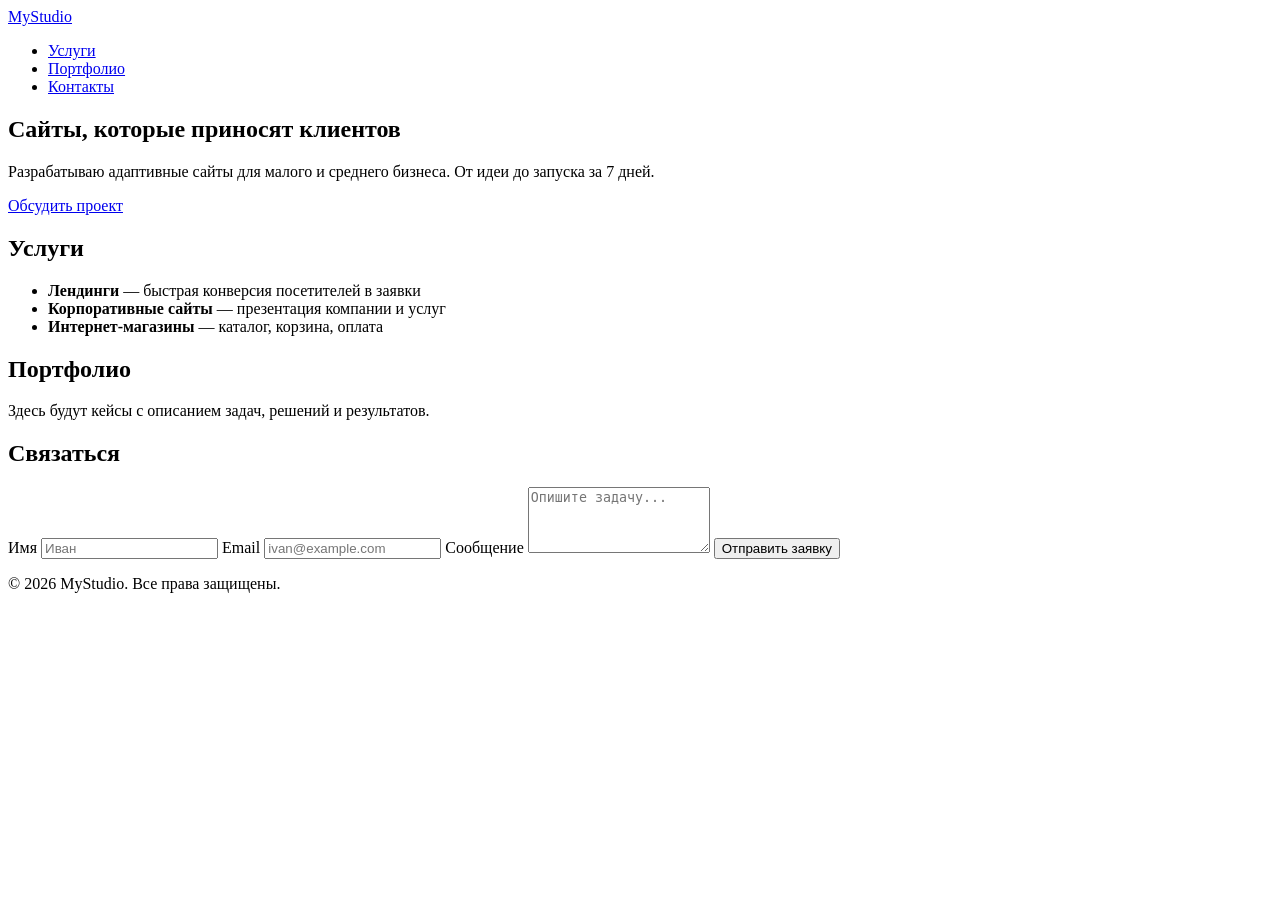
==== тренька/index.html @ 8511770a "HTML файл скелет" ====
﻿<!DOCTYPE html>
<html lang="ru">
<head>
    <meta charset="UTF-8">
    <meta name="viewport" content="width=device-width, initial-scale=1.0">
    <meta name="description" content="Создание современных сайтов под ключ: лендинги, корпоративные порталы, интернет-магазины. Адаптивно, быстро, с SEO-базой.">
    <title>Веб-студия | Создание сайтов под ключ</title>
</head>
<body>
    <header>
        <div class="container">
            <a href="/" class="logo">MyStudio</a>
            <nav>
                <ul>
                    <li><a href="#services">Услуги</a></li>
                    <li><a href="#portfolio">Портфолио</a></li>
                    <li><a href="#contact">Контакты</a></li>
                </ul>
            </nav>
        </div>
    </header>

    <main>
        <section id="hero">
            <div class="container">
                <h1>Сайты, которые приносят клиентов</h1>
                <p>Разрабатываю адаптивные сайты для малого и среднего бизнеса. От идеи до запуска за 7 дней.</p>
                <a href="#contact" class="btn">Обсудить проект</a>
            </div>
        </section>

        <section id="services">
            <div class="container">
                <h2>Услуги</h2>
                <ul>
                    <li><strong>Лендинги</strong> — быстрая конверсия посетителей в заявки</li>
                    <li><strong>Корпоративные сайты</strong> — презентация компании и услуг</li>
                    <li><strong>Интернет-магазины</strong> — каталог, корзина, оплата</li>
                </ul>
            </div>
        </section>

        <section id="portfolio">
            <div class="container">
                <h2>Портфолио</h2>
                <p>Здесь будут кейсы с описанием задач, решений и результатов.</p>
            </div>
        </section>

        <section id="contact">
            <div class="container">
                <h2>Связаться</h2>
                <form action="#" method="POST">
                    <label for="name">Имя</label>
                    <input type="text" id="name" name="name" required placeholder="Иван">

                    <label for="email">Email</label>
                    <input type="email" id="email" name="email" required placeholder="ivan@example.com">

                    <label for="message">Сообщение</label>
                    <textarea id="message" name="message" rows="4" required placeholder="Опишите задачу..."></textarea>

                    <button type="submit" class="btn">Отправить заявку</button>
                </form>
            </div>
        </section>
    </main>

    <footer>
        <div class="container">
            <p>© <span id="year"></span> MyStudio. Все права защищены.</p>
        </div>
    </footer>

    <script>
        // Простой скрипт для автоматического года в футере
        document.getElementById('year').textContent = new Date().getFullYear();
    </script>
</body>
</html>
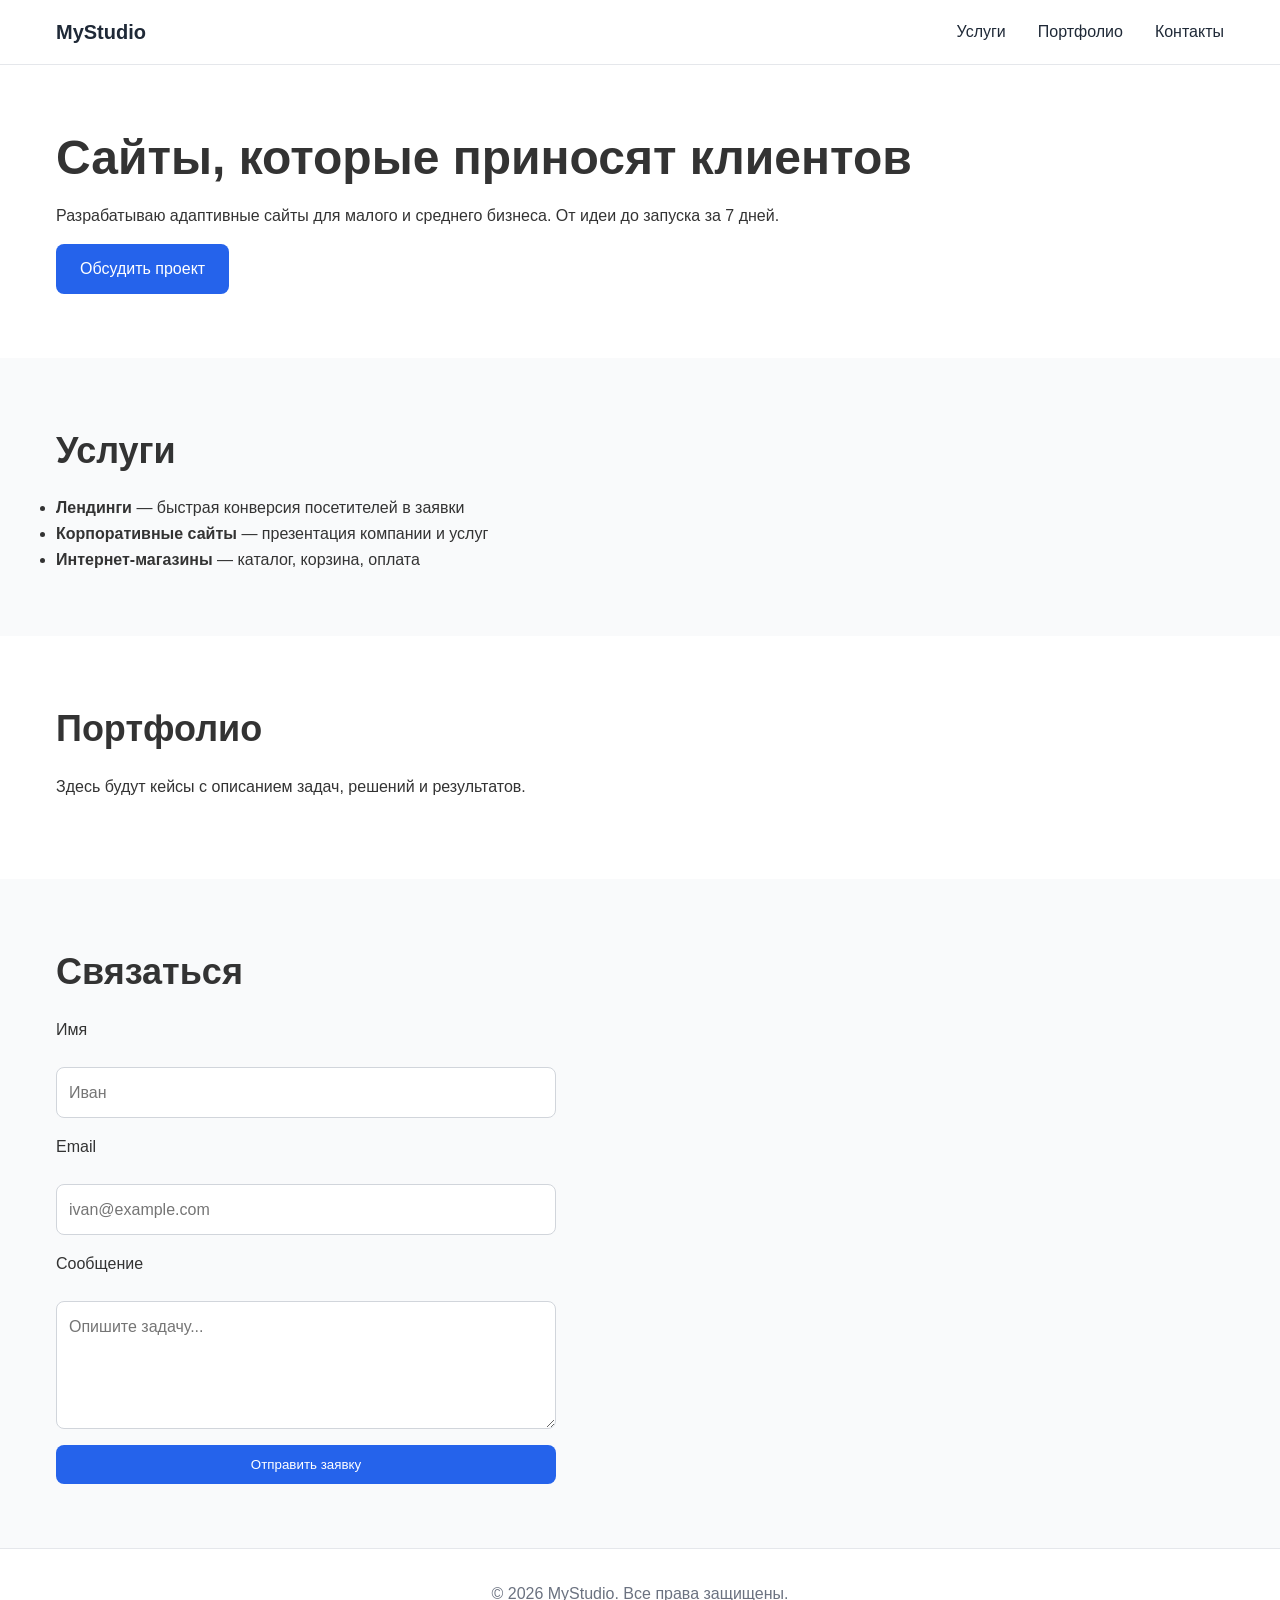
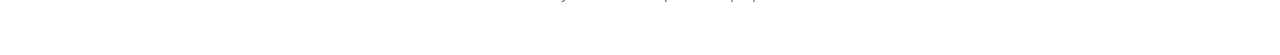
==== commit c15cb15e: "Добавлен файл CSS" ====
--- a/тренька/index.html
+++ b/тренька/index.html
@@ -5,6 +5,7 @@
     <meta name="viewport" content="width=device-width, initial-scale=1.0">
     <meta name="description" content="Создание современных сайтов под ключ: лендинги, корпоративные порталы, интернет-магазины. Адаптивно, быстро, с SEO-базой.">
     <title>Веб-студия | Создание сайтов под ключ</title>
+    <link rel="stylesheet" href="style.css">
 </head>
 <body>
     <header>
--- a/тренька/style.css
+++ b/тренька/style.css
@@ -0,0 +1,170 @@
+/* === 1. Сброс и база === */
+*, *::before, *::after {
+    box-sizing: border-box;
+    margin: 0;
+    padding: 0;
+}
+
+body {
+    font-family: -apple-system, BlinkMacSystemFont, 'Segoe UI', Roboto, sans-serif;
+    line-height: 1.6;
+    color: #333;
+    background: #fff;
+}
+
+img {
+    max-width: 100%;
+    display: block;
+}
+
+/* === 2. CSS-переменные (легко менять цвета) === */
+:root {
+    --color-primary: #2563eb; /* Синий акцент */
+    --color-primary-hover: #1d4ed8;
+    --color-text: #1f2937;
+    --color-bg: #ffffff;
+    --color-bg-alt: #f9fafb;
+    --spacing-sm: 0.5rem;
+    --spacing-md: 1rem;
+    --spacing-lg: 2rem;
+    --spacing-xl: 4rem;
+    --container-width: 1200px;
+    --border-radius: 8px;
+}
+
+/* === 3. Контейнер (центрирует контент) === */
+.container {
+    width: 100%;
+    max-width: var(--container-width);
+    margin: 0 auto;
+    padding: 0 var(--spacing-md);
+}
+
+/* === 4. Типографика === */
+h1 {
+    font-size: clamp(1.75rem, 5vw, 3rem);
+    line-height: 1.2;
+    margin-bottom: var(--spacing-md);
+}
+
+h2 {
+    font-size: clamp(1.5rem, 4vw, 2.25rem);
+    margin-bottom: var(--spacing-md);
+}
+
+p {
+    margin-bottom: var(--spacing-md);
+}
+
+/* === 5. Кнопки === */
+.btn {
+    display: inline-block;
+    background: var(--color-primary);
+    color: #fff;
+    padding: 0.75rem 1.5rem;
+    border-radius: var(--border-radius);
+    text-decoration: none;
+    font-weight: 500;
+    border: none;
+    cursor: pointer;
+    transition: background 0.2s;
+}
+
+    .btn:hover {
+        background: var(--color-primary-hover);
+    }
+
+/* === 6. Секции === */
+section {
+    padding: var(--spacing-xl) 0;
+}
+
+    section:nth-child(even) {
+        background: var(--color-bg-alt);
+    }
+
+/* === 7. Хедер === */
+header {
+    padding: var(--spacing-md) 0;
+    border-bottom: 1px solid #e5e7eb;
+    position: sticky;
+    top: 0;
+    background: #fff;
+    z-index: 100;
+}
+
+    header .container {
+        display: flex;
+        justify-content: space-between;
+        align-items: center;
+    }
+
+.logo {
+    font-weight: 700;
+    font-size: 1.25rem;
+    text-decoration: none;
+    color: var(--color-text);
+}
+
+nav ul {
+    display: flex;
+    gap: var(--spacing-lg);
+    list-style: none;
+}
+
+nav a {
+    text-decoration: none;
+    color: var(--color-text);
+    font-weight: 500;
+}
+
+    nav a:hover {
+        color: var(--color-primary);
+    }
+
+/* === 8. Форма === */
+form {
+    display: grid;
+    gap: var(--spacing-md);
+    max-width: 500px;
+}
+
+label {
+    font-weight: 500;
+    display: block;
+    margin-bottom: var(--spacing-sm);
+}
+
+input, textarea {
+    width: 100%;
+    padding: 0.75rem;
+    border: 1px solid #d1d5db;
+    border-radius: var(--border-radius);
+    font: inherit;
+}
+
+    input:focus, textarea:focus {
+        outline: 2px solid var(--color-primary);
+        border-color: transparent;
+    }
+
+/* === 9. Футер === */
+footer {
+    padding: var(--spacing-lg) 0;
+    text-align: center;
+    border-top: 1px solid #e5e7eb;
+    color: #6b7280;
+}
+
+/* === 10. Адаптив (мобильные) === */
+@media (max-width: 768px) {
+    nav ul {
+        flex-direction: column;
+        gap: var(--spacing-sm);
+    }
+
+    header .container {
+        flex-direction: column;
+        gap: var(--spacing-md);
+    }
+}
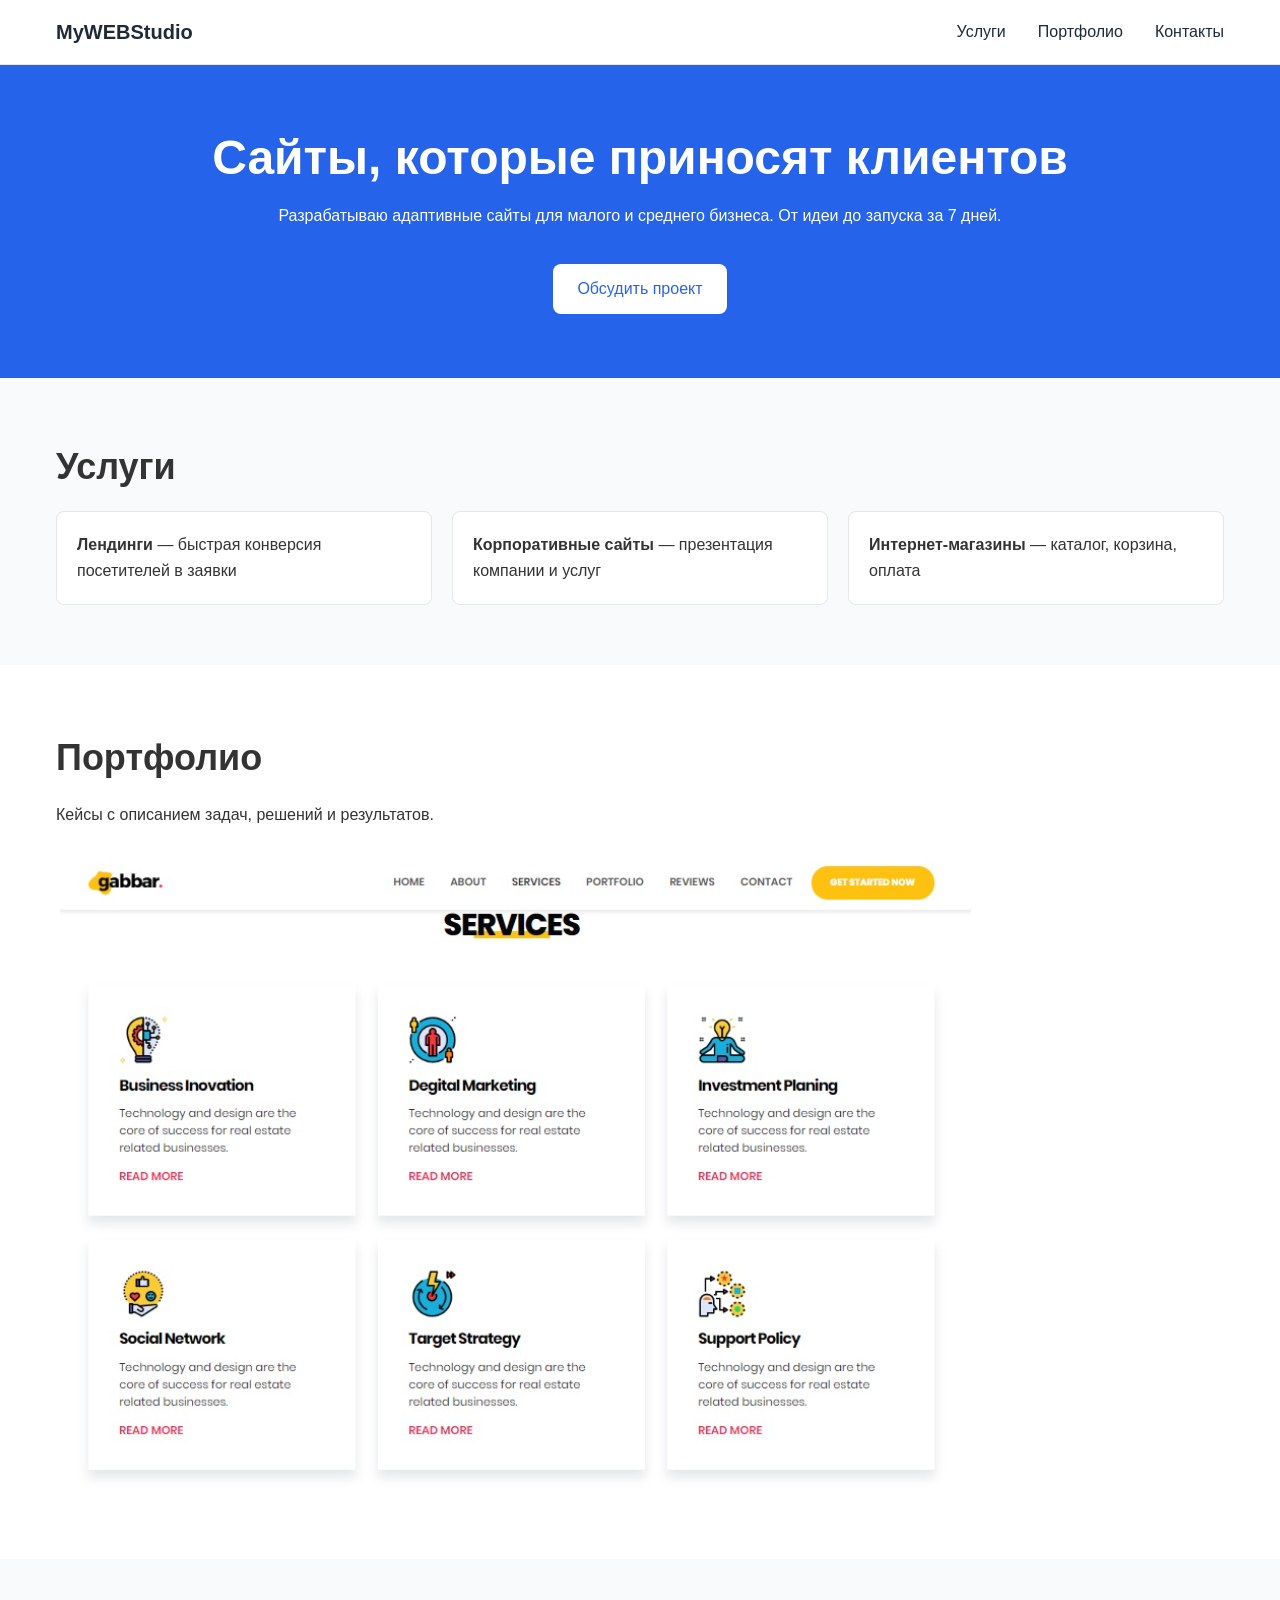
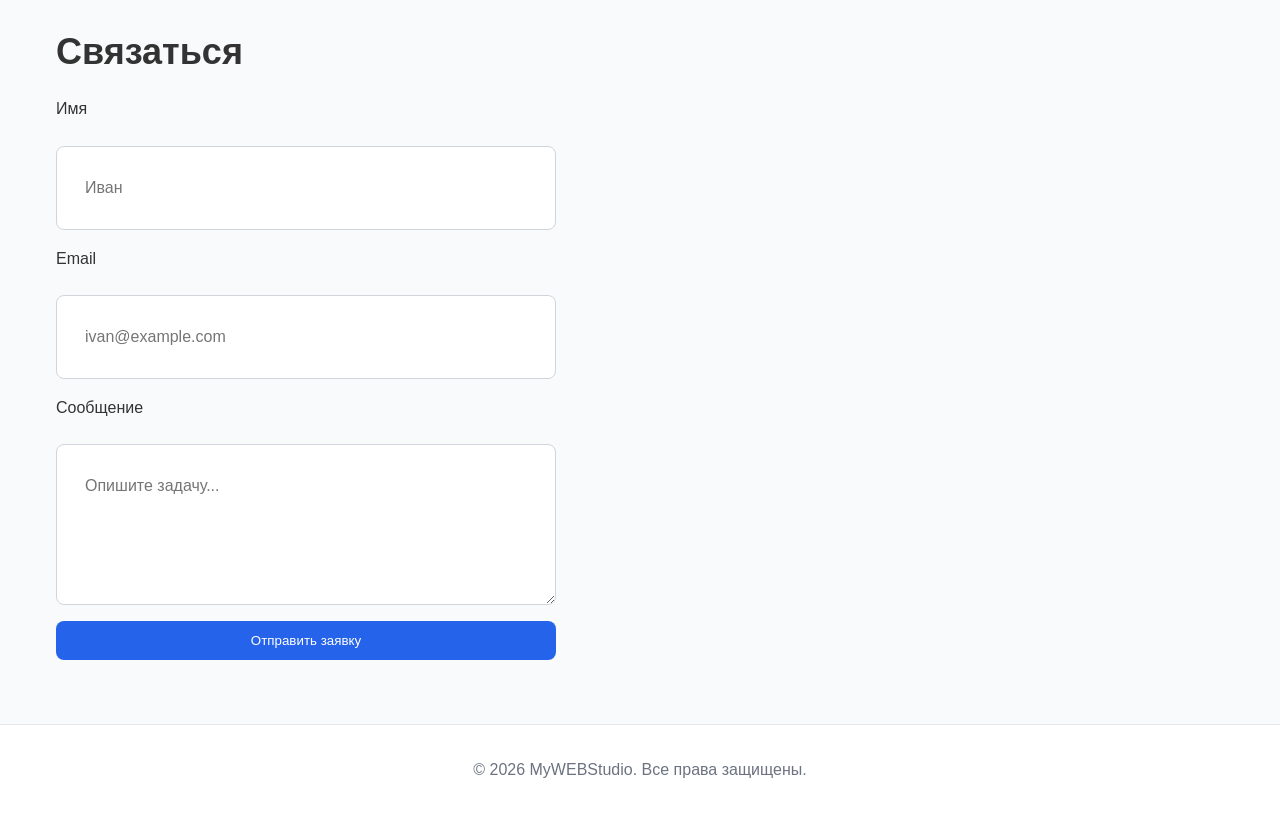
==== commit 5acfcd4a: "feat: styled hero section, services cards, added portfolio image" ====
--- a/тренька/index.html
+++ b/тренька/index.html
@@ -4,13 +4,13 @@
     <meta charset="UTF-8">
     <meta name="viewport" content="width=device-width, initial-scale=1.0">
     <meta name="description" content="Создание современных сайтов под ключ: лендинги, корпоративные порталы, интернет-магазины. Адаптивно, быстро, с SEO-базой.">
-    <title>Веб-студия | Создание сайтов под ключ</title>
+    <title>Разработка сайтов под ключ | Веб-студия Elena</title>
     <link rel="stylesheet" href="style.css">
 </head>
 <body>
     <header>
         <div class="container">
-            <a href="/" class="logo">MyStudio</a>
+            <a href="/" class="logo">MyWEBStudio</a>
             <nav>
                 <ul>
                     <li><a href="#services">Услуги</a></li>
@@ -44,7 +44,8 @@
         <section id="portfolio">
             <div class="container">
                 <h2>Портфолио</h2>
-                <p>Здесь будут кейсы с описанием задач, решений и результатов.</p>
+                <p>Кейсы с описанием задач, решений и результатов.</p>
+                <img src="img/img1.png" alt="Скрины моих сайтов">
             </div>
         </section>
 
@@ -69,7 +70,7 @@
 
     <footer>
         <div class="container">
-            <p>© <span id="year"></span> MyStudio. Все права защищены.</p>
+            <p>© <span id="year"></span> MyWEBStudio. Все права защищены.</p>
         </div>
     </footer>
 
--- a/тренька/style.css
+++ b/тренька/style.css
@@ -82,6 +82,18 @@
     section:nth-child(even) {
         background: var(--color-bg-alt);
     }
+#hero{
+    background-color: var(--color-primary);  /*задаем цвет фона */
+    color: #fff; /*задаем цвет текста*/
+    text-align: center;
+    padding: 100 px 0;
+}
+
+#hero .btn{
+ background-color: #fff;
+ color: var(--color-primary);
+ margin-top: 20px;
+} 
 
 /* === 7. Хедер === */
 header {
@@ -137,7 +149,7 @@
 
 input, textarea {
     width: 100%;
-    padding: 0.75rem;
+    padding: 1.75rem;
     border: 1px solid #d1d5db;
     border-radius: var(--border-radius);
     font: inherit;
@@ -168,3 +180,27 @@
         gap: var(--spacing-md);
     }
 }
+
+#services {
+    padding: 60px 20px; /* 60px сверху/снизу, 20px слева/справа */
+}
+
+#services ul{
+    display: flex;
+    gap: 20px;
+    list-style: none;
+    padding: 0;
+}
+#services li{
+    background: #fff;
+    border: 1px solid #e5e7eb;
+    padding: 20px;
+    border-radius: 8px;
+    flex: 1;
+    transition: box-shadow 0.3s;
+}
+
+#services li:hover {
+    box-shadow: 0 4px 12 px rgba(0,0,0,0.1);
+    border-color: var(--color-primary);
+}
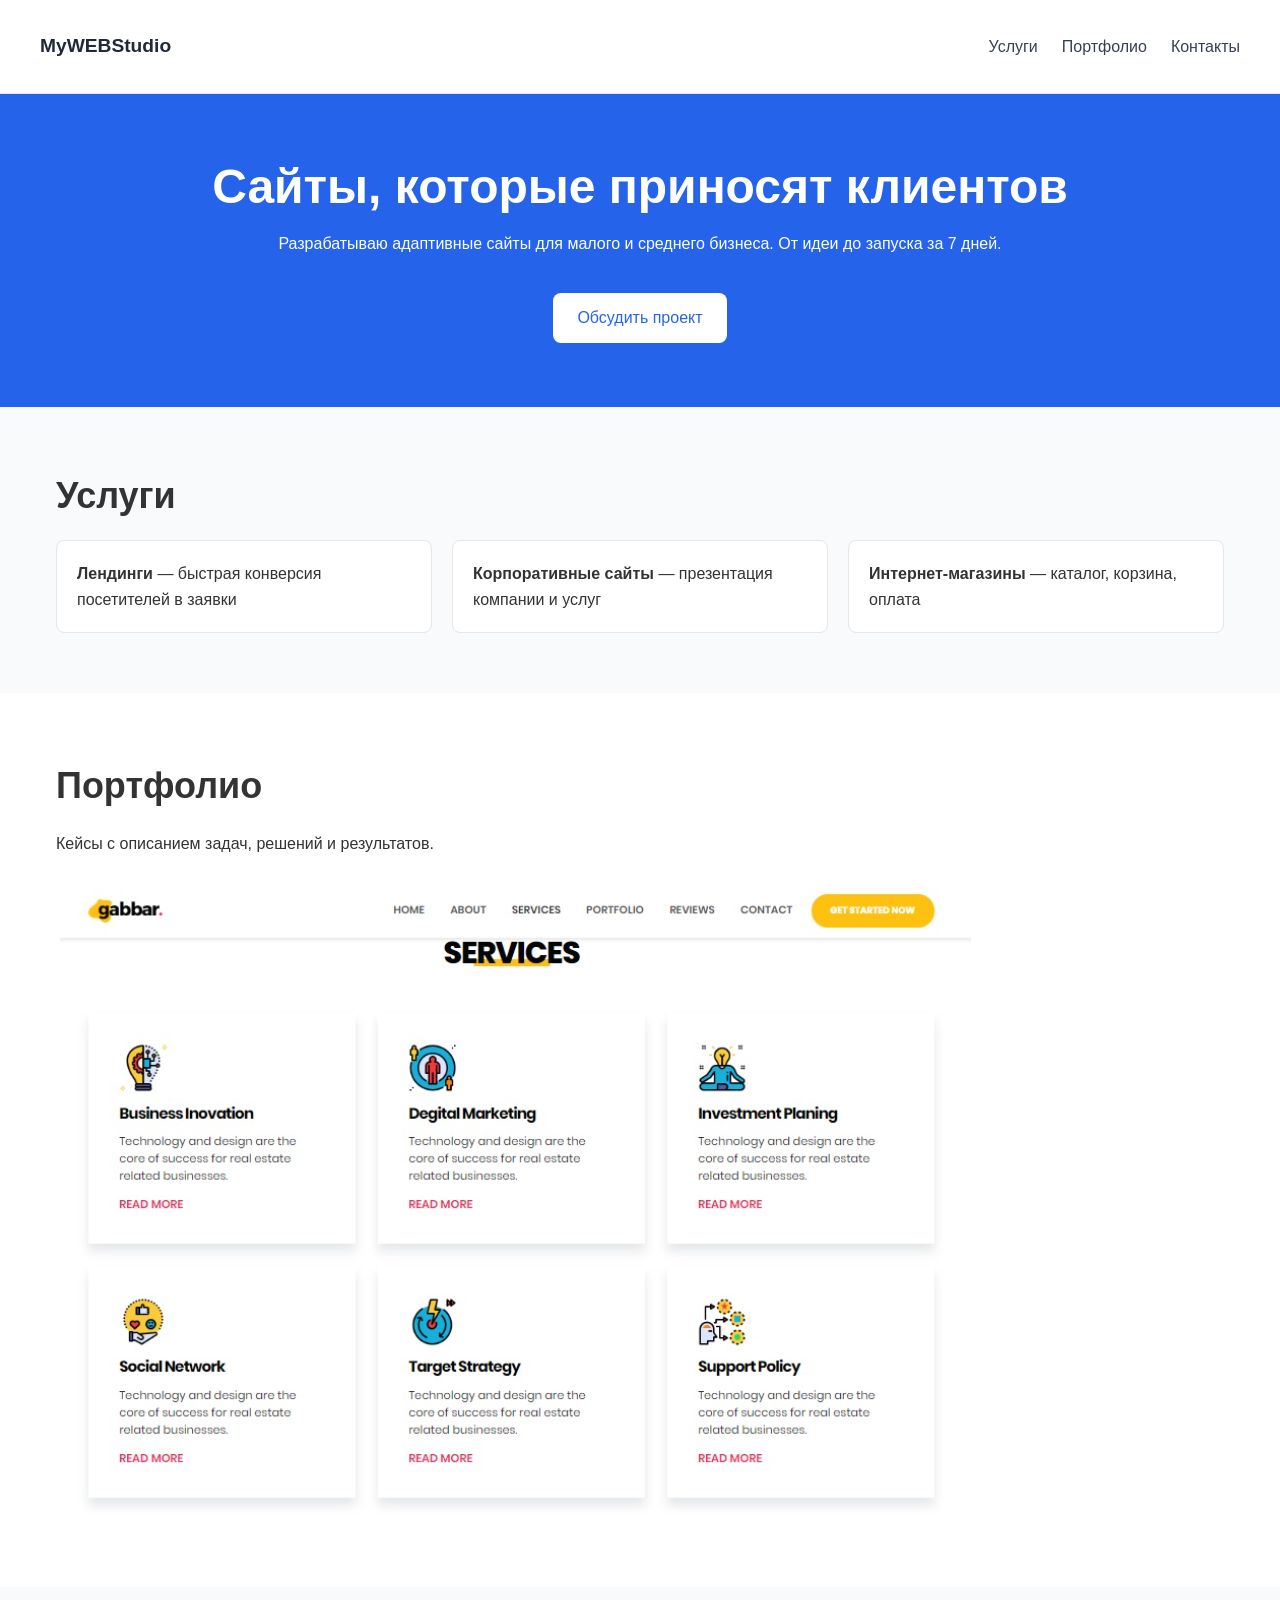
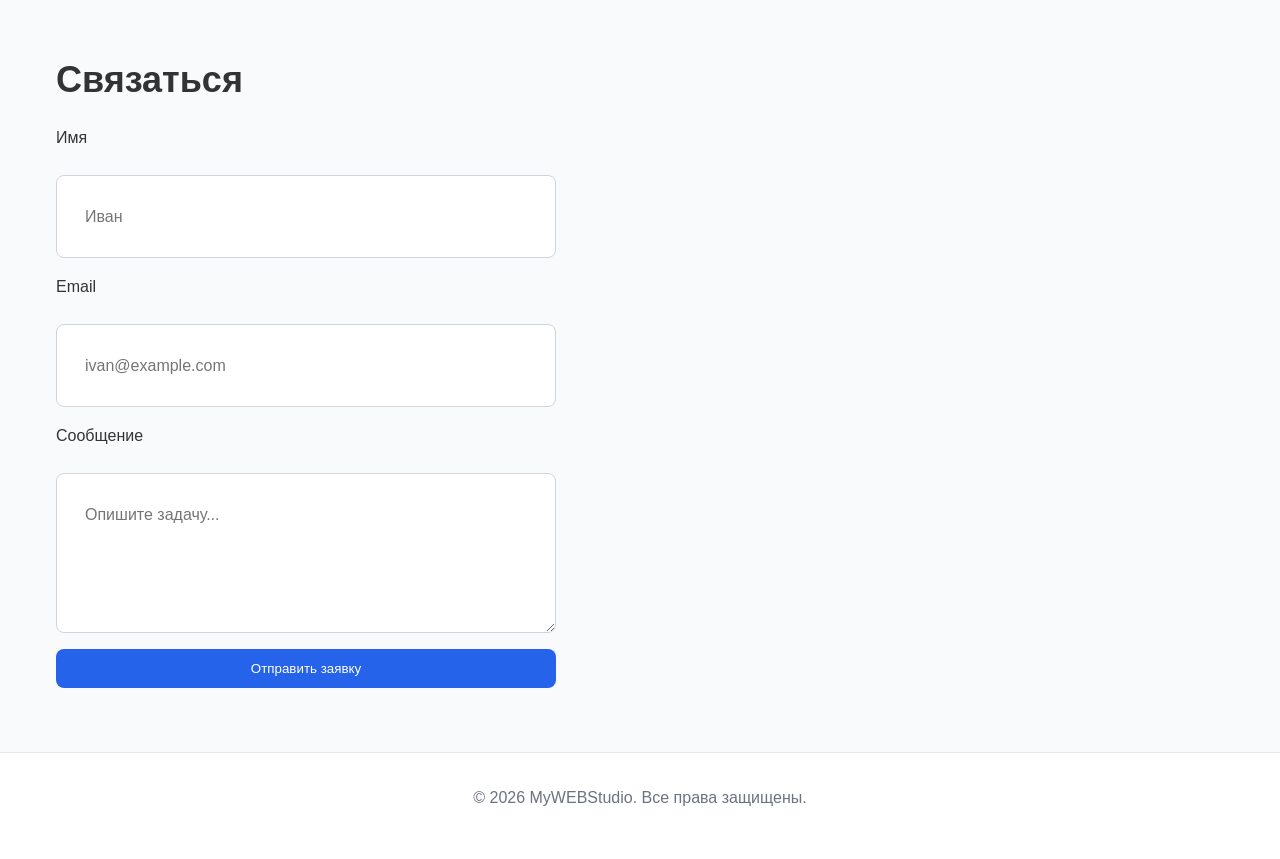
==== commit 2c3bdf6b: "добавлена адаптивность для разных устройств" ====
--- a/тренька/index.html
+++ b/тренька/index.html
@@ -8,10 +8,15 @@
     <link rel="stylesheet" href="style.css">
 </head>
 <body>
-    <header>
-        <div class="container">
+    <header class="site-header">
+        <div class="container header-flex">
             <a href="/" class="logo">MyWEBStudio</a>
-            <nav>
+            <button class="burger-btn" aria-label="Открыть меню">
+                <span></span>
+                <span></span>
+                <span></span>
+            </button>
+            <nav class="main-nav">
                 <ul>
                     <li><a href="#services">Услуги</a></li>
                     <li><a href="#portfolio">Портфолио</a></li>
@@ -74,9 +79,32 @@
         </div>
     </footer>
 
-    <script>
-        // Простой скрипт для автоматического года в футере
-        document.getElementById('year').textContent = new Date().getFullYear();
+     <script>
+        document.addEventListener('DOMContentLoaded', () => {
+            // 1. Год в футере
+            const yearSpan = document.getElementById('year');
+            if (yearSpan) {
+                yearSpan.textContent = new Date().getFullYear();
+            }
+
+            // 2. Мобильное меню (бургер)
+            const burger = document.querySelector('.burger-btn');
+            const nav = document.querySelector('.main-nav');
+
+            if (burger && nav) {
+                burger.addEventListener('click', () => {
+                    nav.classList.toggle('open');
+                });
+
+                // Закрывать меню при клике на ссылку
+                const navLinks = nav.querySelectorAll('a');
+                navLinks.forEach(link => {
+                    link.addEventListener('click', () => {
+                        nav.classList.remove('open');
+                    });
+                });
+            }
+        });
     </script>
 </body>
 </html>
--- a/тренька/style.css
+++ b/тренька/style.css
@@ -168,19 +168,6 @@
     color: #6b7280;
 }
 
-/* === 10. Адаптив (мобильные) === */
-@media (max-width: 768px) {
-    nav ul {
-        flex-direction: column;
-        gap: var(--spacing-sm);
-    }
-
-    header .container {
-        flex-direction: column;
-        gap: var(--spacing-md);
-    }
-}
-
 #services {
     padding: 60px 20px; /* 60px сверху/снизу, 20px слева/справа */
 }
@@ -204,3 +191,104 @@
     box-shadow: 0 4px 12 px rgba(0,0,0,0.1);
     border-color: var(--color-primary);
 }
+.header-inner{
+    display: flex;
+    justify-content: space-between;
+    align-items: center;
+}
+.burger{
+    display: none;
+    background: none;
+    border: none;
+    cursor: pointer;
+    padding: 10px;
+}
+.burger span{
+    display: block;
+    width: 25px;
+    height: 3px;
+    background: var(--color-text);
+    margin: 5px 0;
+    transition: 0.3s;
+}
+/* === БАЗОВЫЕ ОТСТУПЫ (чтобы ничего не ехало) === */
+* { box-sizing: border-box; }
+
+/* === ШАПКА === */
+.site-header {
+    background: #fff;
+    border-bottom: 1px solid #e5e7eb;
+    position: sticky;
+    top: 0;
+    z-index: 100;
+}
+.header-flex {
+    display: flex;
+    justify-content: space-between;
+    align-items: center;
+    padding: 15px 0;
+}
+.logo { font-weight: 700; font-size: 1.2rem; text-decoration: none; color: #1f2937; }
+
+/* === МЕНЮ (Десктоп) === */
+.main-nav ul {
+    display: flex;
+    gap: 24px;
+    list-style: none;
+    margin: 0;
+    padding: 0;
+}
+.main-nav a {
+    text-decoration: none;
+    color: #374151;
+    font-weight: 500;
+    transition: color 0.2s;
+}
+.main-nav a:hover { color: var(--color-primary, #2563eb); }
+
+/* === БУРГЕР (Скрыт на ПК) === */
+.burger-btn {
+    display: none;
+    background: none;
+    border: none;
+    cursor: pointer;
+    padding: 5px;
+}
+.burger-btn span {
+    display: block;
+    width: 26px;
+    height: 3px;
+    background: #1f2937;
+    margin: 5px 0;
+    border-radius: 2px;
+    transition: 0.3s;
+}
+
+/* === АДАПТИВ (Мобильные ≤768px) === */
+@media (max-width: 768px) {
+    .burger-btn { display: block; } /* Показываем полоски */
+    
+    .main-nav {
+        display: none; /* Скрываем меню */
+        position: absolute;
+        top: 100%; left: 0; right: 0;
+        background: #fff;
+        padding: 20px;
+        box-shadow: 0 10px 20px rgba(0,0,0,0.1);
+    }
+    .main-nav.open { display: block; } /* Класс для открытия */
+    
+    .main-nav ul { flex-direction: column; gap: 15px; }
+    
+    /* Hero и отступы */
+    #hero { padding: 60px 0; }
+    #hero h1 { font-size: 1.8rem; }
+    .container { padding: 0 16px; }
+    
+    /* Услуги в колонку */
+    #services ul { flex-direction: column; }
+    #services li { width: 100%; }
+    
+    /* Форма под палец */
+    input, textarea, .btn { font-size: 16px !important; }
+}
